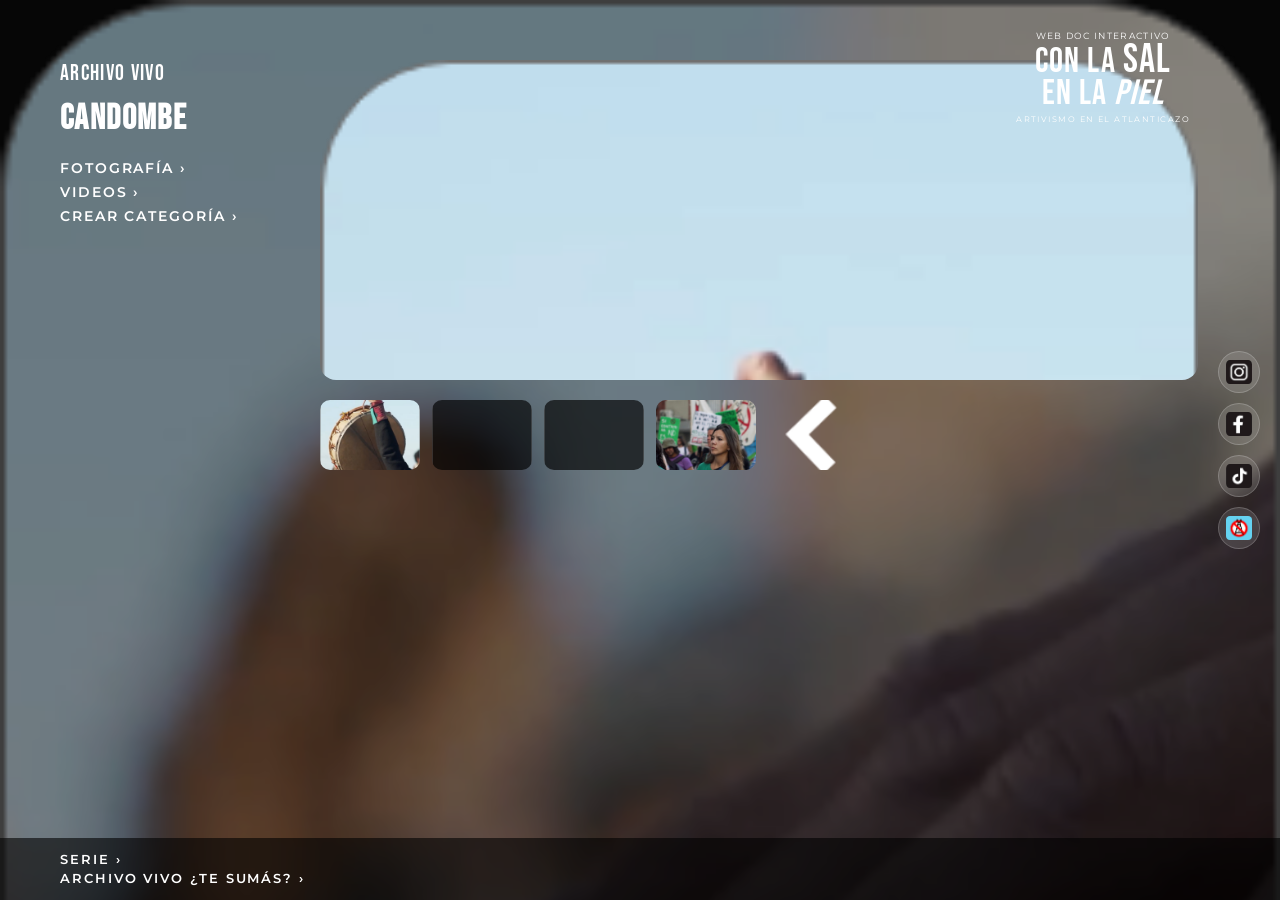
==== archivo-vivo-candombe.html @ 13e48aab "primera versión" ====
<!DOCTYPE html>
<html lang="es">
<head>
  <meta charset="UTF-8" />
  <meta name="viewport" content="width=device-width, initial-scale=1.0" />
  <title>Archivo Vivo — Candombe — Con la Sal en la Piel</title>
  <link rel="stylesheet" href="css/style.css" />
</head>
<body class="has-bottom-nav">

  <main class="screen">

    <!-- Fondo fotográfico -->
    <div
      class="screen__bg"
      style="background-image: url('IMAGENES/HOJA 4/Primer Asamblea.00_29_05_20.Imagen fija014.png'); background-position: center top;"
    ></div>

    <!-- Logo esquina superior derecha — clickeable al home -->
    <a href="index.html" class="logo-corner" aria-label="Volver al inicio">
      <p class="label">Web Doc Interactivo</p>
      <div class="title-stack">
        <span class="line1">CON LA <span style="font-size:1.15em;">SAL</span></span><br>
        <span class="line2">EN LA <span class="italic">PIEL</span></span>
      </div>
      <p class="subtitle">Artivismo en el Atlanticazo</p>
    </a>

    <!-- Contenido principal -->
    <div class="screen__content">
      <div class="archive-detail__inner">

        <!-- Columna izquierda: navegación de categoría -->
        <div class="archive-detail__left">
          <span class="archive-detail__section">Archivo Vivo</span>
          <h2 class="archive-detail__cat">Candombe</h2>
          <nav class="archive-detail__nav">
            <a href="#fotografia" class="archive-detail__nav-link">
              Fotografía <span>›</span>
            </a>
            <a href="#videos" class="archive-detail__nav-link">
              Videos <span>›</span>
            </a>
            <a href="#crear" class="archive-detail__nav-link">
              Crear Categoría <span>›</span>
            </a>
          </nav>
        </div>

        <!-- Columna derecha: galería -->
        <div class="archive-detail__right">

          <!-- Imagen destacada -->
          <div class="archive-detail__featured" id="fotografia">
            <img
              src="IMAGENES/HOJA 4/Primer Asamblea.00_17_57_18.Imagen fija006.png"
              alt="Candombe — Archivo Vivo"
              id="featured-img"
            />
          </div>

          <!-- Tira de thumbnails -->
          <div class="archive-detail__thumbs" id="videos">
            <div class="archive-detail__thumb" onclick="setFeatured('IMAGENES/HOJA 4/Primer Asamblea.-1.png')">
              <img src="IMAGENES/HOJA 4/Primer Asamblea.-1.png" alt="Registro 1" />
            </div>
            <div class="archive-detail__thumb" onclick="setFeatured('IMAGENES/HOJA 4/Primer Asamblea.-2.png')">
              <img src="IMAGENES/HOJA 4/Primer Asamblea.-2.png" alt="Registro 2" />
            </div>
            <div class="archive-detail__thumb" onclick="setFeatured('IMAGENES/HOJA 4/Primer Asamblea.-3.png')">
              <img src="IMAGENES/HOJA 4/Primer Asamblea.-3.png" alt="Registro 3" />
            </div>
            <div class="archive-detail__thumb" onclick="setFeatured('IMAGENES/HOJA 4/Con la Sal en la Piel - Piloto V1 - Con color PRO.00_05_06_14.Imagen fija014.png')">
              <img src="IMAGENES/HOJA 4/Con la Sal en la Piel - Piloto V1 - Con color PRO.00_05_06_14.Imagen fija014.png" alt="Registro 4" />
            </div>
            <div class="archive-detail__thumb" onclick="setFeatured('IMAGENES/HOJA 4/PNG CARRUSEL.png')">
              <img src="IMAGENES/HOJA 4/PNG CARRUSEL.png" alt="Registro 5" />
            </div>
          </div>

        </div>

      </div>
    </div>

    <!-- Barra de navegación inferior -->
    <nav class="bottom-nav">
      <div class="bottom-nav__left">
        <a href="serie.html">Serie <span>›</span></a>
        <a href="archivo-vivo.html">Archivo Vivo ¿Te Sumás? <span>›</span></a>
      </div>
    </nav>

    <!-- Botones sociales flotantes -->
    <div class="social-floating">
      <a href="https://www.instagram.com/" target="_blank" rel="noopener" aria-label="Instagram">
        <img src="IMAGENES/HOJA 1/INSTA.png" alt="Instagram" />
      </a>
      <a href="https://www.facebook.com/" target="_blank" rel="noopener" aria-label="Facebook">
        <img src="IMAGENES/HOJA 1/Sin título-1.png" alt="Facebook" />
      </a>
      <a href="https://www.tiktok.com/" target="_blank" rel="noopener" aria-label="TikTok">
        <img src="IMAGENES/HOJA 1/TIK TOK.png" alt="TikTok" />
      </a>
      <a href="#" target="_blank" rel="noopener" aria-label="No al Extractivismo">
        <img src="IMAGENES/HOJA 1/images.png" alt="No al extractivismo" />
      </a>
    </div>

  </main>

  <script src="js/main.js"></script>
  <script>
    function setFeatured(src) {
      var img = document.getElementById('featured-img');
      img.style.opacity = '0';
      setTimeout(function() {
        img.src = src;
        img.style.transition = 'opacity 0.3s ease';
        img.style.opacity = '1';
      }, 200);
    }
  </script>
</body>
</html>
---- css/style.css ----
/* ============================================
   CON LA SAL EN LA PIEL — Estilos Globales
   ============================================ */

@import url('https://fonts.googleapis.com/css2?family=Bebas+Neue&family=Montserrat:ital,wght@0,400;0,500;0,600;0,700;1,700&display=swap');

/* Reset */
*, *::before, *::after {
  box-sizing: border-box;
  margin: 0;
  padding: 0;
}

:root {
  --font-title: 'Bebas Neue', sans-serif;
  --font-body: 'Montserrat', sans-serif;
  --color-bg: #0a0a0a;
  --color-white: #ffffff;
  --color-overlay: rgba(0, 0, 0, 0.45);
  --color-overlay-deep: rgba(0, 0, 0, 0.82);
  --transition: 0.25s ease;
}

html, body {
  height: 100%;
  font-family: var(--font-body);
  background: var(--color-bg);
  color: var(--color-white);
  overflow-x: hidden;
}

a {
  color: inherit;
  text-decoration: none;
}

img {
  display: block;
  max-width: 100%;
}

/* ============================================
   PANTALLA COMPLETA — base de cada página
   ============================================ */
.screen {
  position: relative;
  width: 100%;
  min-height: 100vh;
  display: flex;
  flex-direction: column;
  overflow: hidden;
}

.screen__bg {
  position: absolute;
  inset: 0;
  background-size: cover;
  background-position: center;
  background-repeat: no-repeat;
  z-index: 0;
}

.screen__bg::after {
  content: '';
  position: absolute;
  inset: 0;
  background: var(--color-overlay);
}

.screen__bg--dark::after {
  background: var(--color-overlay-deep);
}

/* Animación de entrada */
@keyframes fadeInUp {
  from {
    opacity: 0;
    transform: translateY(18px);
  }
  to {
    opacity: 1;
    transform: translateY(0);
  }
}

.screen__content {
  position: relative;
  z-index: 1;
  flex: 1;
  display: flex;
  flex-direction: column;
  /* padding-right: 82px deja espacio libre para los botones flotantes (right:20px + width:42px + 20px holgura) */
  padding: 40px 82px 100px 60px;
  animation: fadeInUp 0.5s ease both;
}

/* ============================================
   BOTONES SOCIALES FLOTANTES (lateral derecho)
   ============================================ */
.social-floating {
  position: fixed;
  right: 20px;
  top: 50%;
  transform: translateY(-50%);
  z-index: 100;
  display: flex;
  flex-direction: column;
  gap: 10px;
}

.social-floating a {
  display: flex;
  align-items: center;
  justify-content: center;
  width: 42px;
  height: 42px;
  border-radius: 50%;
  overflow: hidden;
  background: rgba(255, 255, 255, 0.12);
  backdrop-filter: blur(10px);
  -webkit-backdrop-filter: blur(10px);
  border: 1px solid rgba(255, 255, 255, 0.2);
  transition: background var(--transition), transform var(--transition), border-color var(--transition);
}

.social-floating a:hover {
  background: rgba(255, 255, 255, 0.28);
  border-color: rgba(255, 255, 255, 0.5);
  transform: scale(1.12);
}

.social-floating a img {
  width: 26px;
  height: 26px;
  object-fit: contain;
}

/* ============================================
   LOGO (esquina superior derecha en páginas interiores)
   ============================================ */
.logo-corner {
  position: absolute;
  top: 30px;
  right: 90px; /* desplazado para no solapar los botones flotantes */
  z-index: 10;
  text-align: center;
  text-decoration: none;
  color: var(--color-white);
  transition: opacity var(--transition);
}

.logo-corner:hover {
  opacity: 0.8;
}

.logo-corner .label {
  font-family: var(--font-body);
  font-size: 0.55rem;
  letter-spacing: 0.15em;
  text-transform: uppercase;
  color: var(--color-white);
  margin-bottom: 2px;
}

.logo-corner .title-stack {
  font-family: var(--font-title);
  line-height: 0.88;
}

.logo-corner .title-stack .line1 {
  font-size: 2.2rem;
  letter-spacing: 0.03em;
}

.logo-corner .title-stack .line2 {
  font-size: 2.2rem;
  letter-spacing: 0.03em;
}

.logo-corner .title-stack .italic {
  font-style: italic;
}

.logo-corner .subtitle {
  font-family: var(--font-body);
  font-size: 0.5rem;
  letter-spacing: 0.18em;
  text-transform: uppercase;
  margin-top: 4px;
}

/* ============================================
   PÁGINA 1 — HOME / HERO
   ============================================ */
.home__inner {
  flex: 1;
  display: grid;
  grid-template-columns: auto auto 1fr;
  align-items: center;
  gap: 40px;
}

.home__left {
  display: flex;
  flex-direction: column;
  justify-content: center;
}

.home__center {
  display: flex;
  flex-direction: column;
  justify-content: center;
  align-items: flex-start;
}

.home__label {
  font-family: var(--font-body);
  font-size: 0.8rem;
  font-weight: 600;
  letter-spacing: 0.2em;
  text-transform: uppercase;
  margin-bottom: 12px;
}

.home__title {
  font-family: var(--font-title);
  line-height: 0.88;
  margin-bottom: 20px;
}

.home__title .line-big {
  font-size: clamp(4rem, 8vw, 8rem);
  display: block;
}

.home__title .line-italic {
  font-size: clamp(4rem, 8vw, 8rem);
  font-style: italic;
  display: block;
}

.home__subtitle {
  font-family: var(--font-body);
  font-size: clamp(0.7rem, 1.2vw, 1rem);
  font-weight: 500;
  letter-spacing: 0.25em;
  text-transform: uppercase;
}

.home__right {
  display: flex;
  flex-direction: column;
  align-items: flex-start;
  gap: 30px;
}

.home__nav {
  display: flex;
  flex-direction: column;
  gap: 16px;
}

.home__nav-link {
  font-family: var(--font-body);
  font-size: clamp(1rem, 2vw, 1.5rem);
  font-weight: 700;
  letter-spacing: 0.12em;
  text-transform: uppercase;
  display: flex;
  align-items: center;
  gap: 10px;
  transition: opacity var(--transition);
}

.home__nav-link:hover {
  opacity: 0.75;
}

.home__nav-link .arrow {
  font-size: 1.2em;
  font-weight: 400;
}

.home__video-card {
  width: 100%;
  max-width: 100%;
  border-radius: 14px;
  overflow: hidden;
  position: relative;
  aspect-ratio: 16/9;
  cursor: pointer;
}

.home__video-card img {
  width: 100%;
  height: 100%;
  object-fit: cover;
}

.home__video-card .play-btn {
  position: absolute;
  inset: 0;
  display: flex;
  align-items: center;
  justify-content: center;
  background: rgba(0,0,0,0.25);
  transition: background var(--transition);
}

.home__video-card .play-btn:hover {
  background: rgba(0,0,0,0.4);
}

.home__video-card .play-btn svg {
  width: 64px;
  height: 64px;
  fill: rgba(255,255,255,0.9);
}

/* ============================================
   PÁGINA 2 — SOBRE EL PROYECTO
   ============================================ */
.about__inner {
  flex: 1;
  display: flex;
  flex-direction: column;
}

.about__top {
  display: flex;
  justify-content: flex-end;
  margin-bottom: 20px;
}

.about__location {
  font-family: var(--font-title);
  font-size: clamp(1.5rem, 3vw, 2.5rem);
  letter-spacing: 0.08em;
}

.about__nav {
  display: flex;
  flex-direction: column;
  gap: 12px;
  margin-top: auto;
  padding-top: 40px;
}

.about__nav-link {
  font-family: var(--font-body);
  font-size: clamp(0.9rem, 1.8vw, 1.3rem);
  font-weight: 700;
  letter-spacing: 0.15em;
  text-transform: uppercase;
  display: flex;
  align-items: center;
  gap: 8px;
  transition: opacity var(--transition);
}

.about__nav-link:hover {
  opacity: 0.75;
}

.about__bottom {
  display: grid;
  grid-template-columns: 1fr 1fr;
  gap: 40px;
  margin-top: 30px;
  align-items: flex-end;
}

.about__description {
  font-family: var(--font-body);
  font-size: clamp(0.7rem, 1.1vw, 0.9rem);
  line-height: 1.65;
  font-weight: 400;
}

.about__logo {
  text-align: right;
}

/* ============================================
   PÁGINAS 3 & 6 — SERIE / ARCHIVO VIVO (index)
   Layout: columna única, carrusel al centro
   ============================================ */
.section-index__inner {
  flex: 1;
  display: flex;
  flex-direction: column;
  gap: 0;
}

/* Header de sección: título + link secundario, arriba-izquierda */
.section-index__header {
  display: flex;
  align-items: baseline;
  gap: 24px;
  margin-bottom: 20px;
  flex-shrink: 0;
}

.section-index__label {
  font-family: var(--font-title);
  font-size: clamp(2.5rem, 5vw, 5rem);
  line-height: 1;
}

.section-index__sub-link {
  font-family: var(--font-body);
  font-size: clamp(0.75rem, 1.2vw, 0.95rem);
  font-weight: 600;
  letter-spacing: 0.12em;
  text-transform: uppercase;
  display: flex;
  align-items: center;
  gap: 5px;
  transition: opacity var(--transition);
  opacity: 0.75;
}

.section-index__sub-link:hover { opacity: 1; }

/* Área del carrusel: crece para ocupar todo el espacio disponible */
.section-index__carousel-area {
  flex: 1;
  display: flex;
  flex-direction: column;
  justify-content: center;
  min-height: 0;
}

/* ============================================
   CARRUSEL — scroll nativo, siempre centrado
   ============================================ */
.carousel-wrapper {
  position: relative;
  width: 100%;
  overflow: hidden;
  padding: 0 52px;
}

.carousel-track {
  display: flex;
  gap: clamp(10px, 1.5vw, 18px);
  transition: transform 0.4s cubic-bezier(0.25, 0.46, 0.45, 0.94);
}

/* Card: tamaño responsivo con clamp */
.carousel-card {
  flex: 0 0 clamp(140px, 18vw, 220px);
  height: clamp(200px, 38vh, 380px);
  border-radius: 16px;
  overflow: hidden;
  position: relative;
  cursor: pointer;
  transition: transform var(--transition), opacity var(--transition), box-shadow var(--transition);
  text-decoration: none;
  color: var(--color-white);
}

.carousel-card:hover {
  transform: scale(1.05);
  box-shadow: 0 8px 32px rgba(0,0,0,0.5);
}

.carousel-card img {
  width: 100%;
  height: 100%;
  object-fit: cover;
}

.carousel-card .card-label {
  position: absolute;
  bottom: 0;
  left: 0;
  right: 0;
  padding: 14px 12px 10px;
  background: linear-gradient(transparent, rgba(0,0,0,0.85));
  font-family: var(--font-title);
  font-size: clamp(0.9rem, 1.4vw, 1.2rem);
  letter-spacing: 0.06em;
  text-align: center;
}

.carousel-card .card-sublabel {
  font-family: var(--font-body);
  font-size: 0.55rem;
  letter-spacing: 0.1em;
  text-transform: uppercase;
  text-align: center;
  display: block;
  opacity: 0.8;
}

/* Card deshabilitada — episodios no disponibles */
.carousel-card--disabled {
  opacity: 0.42;
  cursor: not-allowed;
  pointer-events: none;
}

.carousel-card--disabled .card-badge {
  position: absolute;
  top: 10px;
  right: 10px;
  background: rgba(0, 0, 0, 0.65);
  border: 1px solid rgba(255,255,255,0.3);
  border-radius: 6px;
  padding: 2px 8px;
  font-family: var(--font-title);
  font-size: 0.7rem;
  letter-spacing: 0.1em;
  color: rgba(255,255,255,0.7);
}

/* Flechas del carrusel — absolutas, laterales */
.carousel-btn {
  position: absolute;
  top: 50%;
  transform: translateY(-50%);
  z-index: 5;
  background: rgba(255, 255, 255, 0.12);
  backdrop-filter: blur(8px);
  -webkit-backdrop-filter: blur(8px);
  border: 1px solid rgba(255, 255, 255, 0.25);
  border-radius: 50%;
  width: 42px;
  height: 42px;
  color: white;
  font-size: 1.4rem;
  line-height: 1;
  cursor: pointer;
  display: flex;
  align-items: center;
  justify-content: center;
  transition: background var(--transition), transform var(--transition), border-color var(--transition);
  padding: 0;
  flex-shrink: 0;
}

.carousel-btn:hover {
  background: rgba(255, 255, 255, 0.28);
  border-color: rgba(255, 255, 255, 0.5);
  transform: translateY(-50%) scale(1.1);
}

.carousel-btn[data-dir="-1"] { left: 0; }
.carousel-btn[data-dir="1"]  { right: 0; }

/* Dots de posición */
.carousel-dots {
  display: flex;
  justify-content: center;
  gap: 7px;
  margin-top: 14px;
  flex-shrink: 0;
}

.carousel-dot {
  width: 6px;
  height: 6px;
  border-radius: 50%;
  background: rgba(255, 255, 255, 0.35);
  border: none;
  padding: 0;
  cursor: pointer;
  transition: background var(--transition), transform var(--transition);
}

.carousel-dot.is-active {
  background: rgba(255, 255, 255, 0.9);
  transform: scale(1.35);
}

/* Descripción debajo del carrusel, centrada */
.section-description {
  margin-top: 18px;
  font-family: var(--font-body);
  font-size: clamp(0.65rem, 1vw, 0.82rem);
  line-height: 1.7;
  text-align: center;
  max-width: 680px;
  margin-left: auto;
  margin-right: auto;
  flex-shrink: 0;
}

/* ============================================
   PÁGINAS 4 & 5 — EPISODIO
   ============================================ */
.episode__inner {
  flex: 1;
  display: grid;
  grid-template-columns: 1fr 2fr;
  gap: 40px;
  align-items: center;
}

.episode__meta {
  display: flex;
  flex-direction: column;
}

.episode__category {
  font-family: var(--font-title);
  font-size: clamp(1.5rem, 3vw, 2.8rem);
  letter-spacing: 0.05em;
  line-height: 1;
}

.episode__number {
  font-family: var(--font-body);
  font-size: 0.75rem;
  letter-spacing: 0.2em;
  text-transform: uppercase;
  margin-bottom: 24px;
}

.episode__description {
  font-family: var(--font-body);
  font-size: clamp(0.65rem, 1vw, 0.8rem);
  line-height: 1.7;
}

.episode__player {
  border-radius: 16px;
  overflow: hidden;
  aspect-ratio: 16/9;
  background: #111;
  position: relative;
}

.episode__player iframe {
  width: 100%;
  height: 100%;
  border: none;
}

/* Próximamente overlay */
.coming-soon-overlay {
  position: absolute;
  inset: 0;
  display: flex;
  align-items: center;
  justify-content: center;
  background: rgba(0,0,0,0.5);
}

.coming-soon-overlay span {
  font-family: var(--font-title);
  font-size: clamp(2rem, 4vw, 3.5rem);
  letter-spacing: 0.08em;
}

/* Thumbnail clickable en lugar de iframe */
.episode__thumb {
  width: 100%;
  height: 100%;
  object-fit: cover;
  cursor: pointer;
}

.episode__play-overlay {
  position: absolute;
  inset: 0;
  display: flex;
  align-items: center;
  justify-content: center;
  background: rgba(0,0,0,0.2);
  cursor: pointer;
  transition: background var(--transition);
}

.episode__play-overlay:hover {
  background: rgba(0,0,0,0.35);
}

.episode__play-overlay svg {
  width: 72px;
  height: 72px;
  fill: rgba(255,255,255,0.92);
}

/* ============================================
   PÁGINA 7 — ARCHIVO VIVO DETALLE
   ============================================ */
.archive-detail__inner {
  flex: 1;
  display: grid;
  grid-template-columns: 220px 1fr;
  gap: 40px;
  align-items: start;
  padding-top: 20px;
}

.archive-detail__left {
  display: flex;
  flex-direction: column;
  gap: 14px;
}

.archive-detail__section {
  font-family: var(--font-title);
  font-size: 1.4rem;
  letter-spacing: 0.06em;
}

.archive-detail__cat {
  font-family: var(--font-title);
  font-size: 2.2rem;
  letter-spacing: 0.04em;
  line-height: 1;
  margin-bottom: 10px;
}

.archive-detail__nav {
  display: flex;
  flex-direction: column;
  gap: 8px;
}

.archive-detail__nav-link {
  font-family: var(--font-body);
  font-size: 0.85rem;
  font-weight: 600;
  letter-spacing: 0.14em;
  text-transform: uppercase;
  display: flex;
  align-items: center;
  gap: 6px;
  transition: opacity var(--transition);
}

.archive-detail__nav-link:hover { opacity: 0.72; }

.archive-detail__right {
  display: flex;
  flex-direction: column;
  gap: 20px;
}

.archive-detail__featured {
  border-radius: 16px;
  overflow: hidden;
  max-height: 320px;
}

.archive-detail__featured img {
  width: 100%;
  height: 100%;
  object-fit: cover;
}

.archive-detail__thumbs {
  display: flex;
  gap: 12px;
  overflow-x: auto;
  padding-bottom: 6px;
}

.archive-detail__thumbs::-webkit-scrollbar { height: 4px; }
.archive-detail__thumbs::-webkit-scrollbar-thumb { background: rgba(255,255,255,0.3); border-radius: 2px; }

.archive-detail__thumb {
  flex: 0 0 100px;
  height: 70px;
  border-radius: 10px;
  overflow: hidden;
  cursor: pointer;
  transition: opacity var(--transition);
}

.archive-detail__thumb:hover { opacity: 0.8; }

.archive-detail__thumb img {
  width: 100%;
  height: 100%;
  object-fit: cover;
}

/* ============================================
   BARRA DE NAVEGACIÓN INFERIOR (episodios)
   ============================================ */
.bottom-nav {
  position: absolute;
  bottom: 0;
  right: 0;
  left: 0;
  z-index: 10;
  display: flex;
  justify-content: flex-end;
  align-items: center;
  gap: 40px;
  padding: 14px 60px;
  background: rgba(0,0,0,0.6);
}

.bottom-nav__left {
  margin-right: auto;
  display: flex;
  flex-direction: column;
  gap: 4px;
}

.bottom-nav a {
  font-family: var(--font-body);
  font-size: 0.8rem;
  font-weight: 600;
  letter-spacing: 0.15em;
  text-transform: uppercase;
  display: flex;
  align-items: center;
  gap: 6px;
  transition: opacity var(--transition);
}

.bottom-nav a:hover { opacity: 0.7; }

.bottom-nav .next-ep {
  font-size: 0.9rem;
  font-weight: 700;
}

/* ============================================
   UTILIDADES
   ============================================ */
.sr-only {
  position: absolute;
  width: 1px;
  height: 1px;
  overflow: hidden;
  clip: rect(0,0,0,0);
}

/* ============================================
   RESPONSIVE
   ============================================ */
@media (max-width: 900px) {
  .screen__content {
    /* en tablet los botones flotantes son más pequeños, 66px alcanza */
    padding: 30px 66px 90px 28px;
  }


  .home__inner {
    grid-template-columns: 1fr;
    gap: 24px;
  }

  .home__center {
    align-items: center;
  }

  .home__right {
    align-items: center;
  }

  .about__bottom {
    grid-template-columns: 1fr;
    gap: 20px;
  }

  .episode__inner {
    grid-template-columns: 1fr;
  }

  .archive-detail__inner {
    grid-template-columns: 1fr;
  }

  .logo-corner {
    top: 16px;
    right: 70px;
  }

  .logo-corner .title-stack .line1,
  .logo-corner .title-stack .line2 {
    font-size: 1.4rem;
  }

  .bottom-nav {
    flex-wrap: wrap;
    gap: 10px;
    padding: 10px 20px;
  }

  .section-index__header {
    flex-wrap: wrap;
    gap: 10px;
  }

  .carousel-wrapper {
    padding: 0 44px;
  }
}

@media (max-width: 600px) {
  .screen__content {
    /* en mobile los botones flotantes se ocultan (.has-bottom-nav) o son pequeños */
    padding: 20px 56px 80px 16px;
  }


  .home__title .line-big,
  .home__title .line-italic {
    font-size: clamp(3rem, 13vw, 5rem);
  }

  /* En mobile con bottom-nav, ocultar los flotantes sociales para evitar conflictos */
  .has-bottom-nav .social-floating {
    display: none;
  }

  .social-floating {
    right: 10px;
    gap: 8px;
  }

  .social-floating a {
    width: 36px;
    height: 36px;
  }

  .social-floating a img {
    width: 22px;
    height: 22px;
  }

  .carousel-wrapper {
    padding: 0 40px;
  }
}
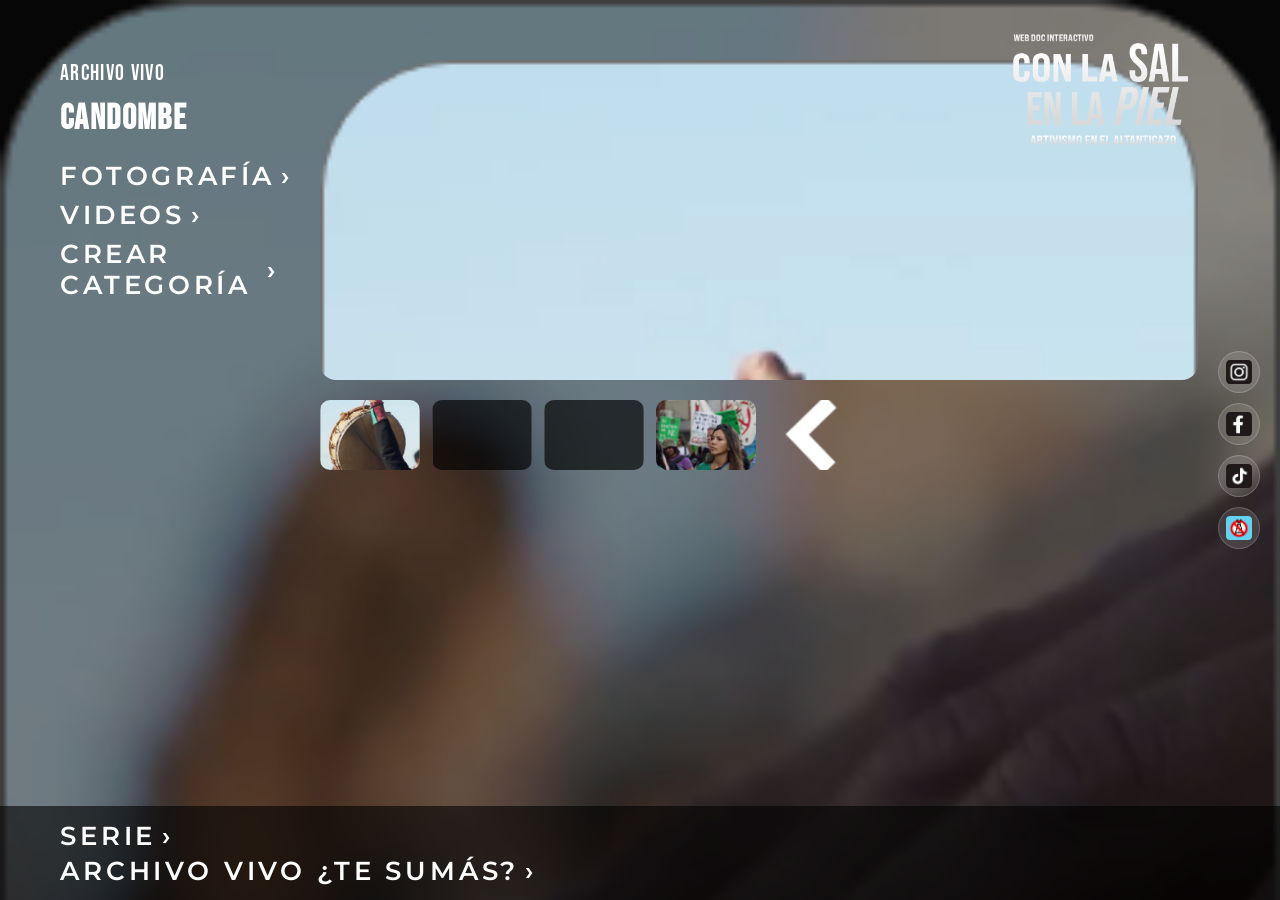
==== commit a83d57d7: "Reorganizar assets, logo en PNG, carrusel infinito y mejoras de layout responsive     - Reorganizar " ====
--- a/archivo-vivo-candombe.html
+++ b/archivo-vivo-candombe.html
@@ -13,17 +13,15 @@
     <!-- Fondo fotográfico -->
     <div
       class="screen__bg"
-      style="background-image: url('IMAGENES/HOJA 4/Primer Asamblea.00_29_05_20.Imagen fija014.png'); background-position: center top;"
+      style="background-image: url('assets/backgrounds/archivo-candombe.png'); background-position: center top;"
     ></div>
 
     <!-- Logo esquina superior derecha — clickeable al home -->
     <a href="index.html" class="logo-corner" aria-label="Volver al inicio">
-      <p class="label">Web Doc Interactivo</p>
-      <div class="title-stack">
-        <span class="line1">CON LA <span style="font-size:1.15em;">SAL</span></span><br>
-        <span class="line2">EN LA <span class="italic">PIEL</span></span>
-      </div>
-      <p class="subtitle">Artivismo en el Atlanticazo</p>
+      <img
+        src="assets/branding/con-la-sal-en-la-piel-logo.png"
+        alt="Con la Sal en la Piel — Web Doc Interactivo — Artivismo en el Atlanticazo"
+      />
     </a>
 
     <!-- Contenido principal -->
@@ -53,7 +51,7 @@
           <!-- Imagen destacada -->
           <div class="archive-detail__featured" id="fotografia">
             <img
-              src="IMAGENES/HOJA 4/Primer Asamblea.00_17_57_18.Imagen fija006.png"
+              src="assets/archivo-vivo/copleras.png"
               alt="Candombe — Archivo Vivo"
               id="featured-img"
             />
@@ -61,20 +59,20 @@
 
           <!-- Tira de thumbnails -->
           <div class="archive-detail__thumbs" id="videos">
-            <div class="archive-detail__thumb" onclick="setFeatured('IMAGENES/HOJA 4/Primer Asamblea.-1.png')">
-              <img src="IMAGENES/HOJA 4/Primer Asamblea.-1.png" alt="Registro 1" />
+            <div class="archive-detail__thumb" onclick="setFeatured('assets/archivo-vivo-candombe/thumb-1.png')">
+              <img src="assets/archivo-vivo-candombe/thumb-1.png" alt="Registro 1" />
             </div>
-            <div class="archive-detail__thumb" onclick="setFeatured('IMAGENES/HOJA 4/Primer Asamblea.-2.png')">
-              <img src="IMAGENES/HOJA 4/Primer Asamblea.-2.png" alt="Registro 2" />
+            <div class="archive-detail__thumb" onclick="setFeatured('assets/archivo-vivo-candombe/thumb-2.png')">
+              <img src="assets/archivo-vivo-candombe/thumb-2.png" alt="Registro 2" />
             </div>
-            <div class="archive-detail__thumb" onclick="setFeatured('IMAGENES/HOJA 4/Primer Asamblea.-3.png')">
-              <img src="IMAGENES/HOJA 4/Primer Asamblea.-3.png" alt="Registro 3" />
+            <div class="archive-detail__thumb" onclick="setFeatured('assets/archivo-vivo-candombe/thumb-3.png')">
+              <img src="assets/archivo-vivo-candombe/thumb-3.png" alt="Registro 3" />
             </div>
-            <div class="archive-detail__thumb" onclick="setFeatured('IMAGENES/HOJA 4/Con la Sal en la Piel - Piloto V1 - Con color PRO.00_05_06_14.Imagen fija014.png')">
-              <img src="IMAGENES/HOJA 4/Con la Sal en la Piel - Piloto V1 - Con color PRO.00_05_06_14.Imagen fija014.png" alt="Registro 4" />
+            <div class="archive-detail__thumb" onclick="setFeatured('assets/archivo-vivo-candombe/thumb-4.png')">
+              <img src="assets/archivo-vivo-candombe/thumb-4.png" alt="Registro 4" />
             </div>
-            <div class="archive-detail__thumb" onclick="setFeatured('IMAGENES/HOJA 4/PNG CARRUSEL.png')">
-              <img src="IMAGENES/HOJA 4/PNG CARRUSEL.png" alt="Registro 5" />
+            <div class="archive-detail__thumb" onclick="setFeatured('assets/archivo-vivo-candombe/thumb-5.png')">
+              <img src="assets/archivo-vivo-candombe/thumb-5.png" alt="Registro 5" />
             </div>
           </div>
 
@@ -94,16 +92,16 @@
     <!-- Botones sociales flotantes -->
     <div class="social-floating">
       <a href="https://www.instagram.com/" target="_blank" rel="noopener" aria-label="Instagram">
-        <img src="IMAGENES/HOJA 1/INSTA.png" alt="Instagram" />
+        <img src="assets/social/instagram.png" alt="Instagram" />
       </a>
       <a href="https://www.facebook.com/" target="_blank" rel="noopener" aria-label="Facebook">
-        <img src="IMAGENES/HOJA 1/Sin título-1.png" alt="Facebook" />
+        <img src="assets/social/facebook.png" alt="Facebook" />
       </a>
       <a href="https://www.tiktok.com/" target="_blank" rel="noopener" aria-label="TikTok">
-        <img src="IMAGENES/HOJA 1/TIK TOK.png" alt="TikTok" />
+        <img src="assets/social/tiktok.png" alt="TikTok" />
       </a>
       <a href="#" target="_blank" rel="noopener" aria-label="No al Extractivismo">
-        <img src="IMAGENES/HOJA 1/images.png" alt="No al extractivismo" />
+        <img src="assets/social/no-extractivismo.png" alt="No al extractivismo" />
       </a>
     </div>
 
--- a/css/style.css
+++ b/css/style.css
@@ -143,9 +143,8 @@
   top: 30px;
   right: 90px; /* desplazado para no solapar los botones flotantes */
   z-index: 10;
-  text-align: center;
+  display: block;
   text-decoration: none;
-  color: var(--color-white);
   transition: opacity var(--transition);
 }
 
@@ -153,40 +152,10 @@
   opacity: 0.8;
 }
 
-.logo-corner .label {
-  font-family: var(--font-body);
-  font-size: 0.55rem;
-  letter-spacing: 0.15em;
-  text-transform: uppercase;
-  color: var(--color-white);
-  margin-bottom: 2px;
-}
-
-.logo-corner .title-stack {
-  font-family: var(--font-title);
-  line-height: 0.88;
-}
-
-.logo-corner .title-stack .line1 {
-  font-size: 2.2rem;
-  letter-spacing: 0.03em;
-}
-
-.logo-corner .title-stack .line2 {
-  font-size: 2.2rem;
-  letter-spacing: 0.03em;
-}
-
-.logo-corner .title-stack .italic {
-  font-style: italic;
-}
-
-.logo-corner .subtitle {
-  font-family: var(--font-body);
-  font-size: 0.5rem;
-  letter-spacing: 0.18em;
-  text-transform: uppercase;
-  margin-top: 4px;
+.logo-corner img {
+  width: clamp(140px, 14vw, 200px);
+  height: auto;
+  display: block;
 }
 
 /* ============================================
@@ -213,38 +182,10 @@
   align-items: flex-start;
 }
 
-.home__label {
-  font-family: var(--font-body);
-  font-size: 0.8rem;
-  font-weight: 600;
-  letter-spacing: 0.2em;
-  text-transform: uppercase;
-  margin-bottom: 12px;
-}
-
-.home__title {
-  font-family: var(--font-title);
-  line-height: 0.88;
-  margin-bottom: 20px;
-}
-
-.home__title .line-big {
-  font-size: clamp(4rem, 8vw, 8rem);
+.home__logo {
+  width: clamp(280px, 38vw, 560px);
+  height: auto;
   display: block;
-}
-
-.home__title .line-italic {
-  font-size: clamp(4rem, 8vw, 8rem);
-  font-style: italic;
-  display: block;
-}
-
-.home__subtitle {
-  font-family: var(--font-body);
-  font-size: clamp(0.7rem, 1.2vw, 1rem);
-  font-weight: 500;
-  letter-spacing: 0.25em;
-  text-transform: uppercase;
 }
 
 .home__right {
@@ -324,6 +265,8 @@
   flex: 1;
   display: flex;
   flex-direction: column;
+  /* breathing room horizontal contra los bordes del viewport */
+  padding: 0 clamp(12px, 3vw, 48px);
 }
 
 .about__top {
@@ -334,27 +277,36 @@
 
 .about__location {
   font-family: var(--font-title);
-  font-size: clamp(1.5rem, 3vw, 2.5rem);
+  font-size: clamp(1.6rem, 3.2vw, 2.8rem);
   letter-spacing: 0.08em;
 }
 
+/* Wrapper del bloque inferior: ocupa el tercio inferior de la pantalla */
+.about__lower {
+  margin-top: auto;
+  display: flex;
+  flex-direction: column;
+  justify-content: flex-end;
+  min-height: 33vh;
+  padding: 4vh 0 3vh 0;
+  gap: 28px;
+}
+
 .about__nav {
   display: flex;
   flex-direction: column;
-  gap: 12px;
-  margin-top: auto;
-  padding-top: 40px;
+  gap: 16px;
 }
 
 .about__nav-link {
   font-family: var(--font-body);
-  font-size: clamp(0.9rem, 1.8vw, 1.3rem);
+  font-size: clamp(1.1rem, 2.2vw, 1.6rem);
   font-weight: 700;
   letter-spacing: 0.15em;
   text-transform: uppercase;
   display: flex;
   align-items: center;
-  gap: 8px;
+  gap: 10px;
   transition: opacity var(--transition);
 }
 
@@ -364,21 +316,34 @@
 
 .about__bottom {
   display: grid;
-  grid-template-columns: 1fr 1fr;
-  gap: 40px;
-  margin-top: 30px;
+  grid-template-columns: 1.4fr 1fr;
+  gap: 48px;
   align-items: flex-end;
 }
 
 .about__description {
   font-family: var(--font-body);
-  font-size: clamp(0.7rem, 1.1vw, 0.9rem);
-  line-height: 1.65;
+  font-size: clamp(1rem, 1.5vw, 1.35rem);
+  line-height: 1.6;
   font-weight: 400;
+  max-width: 60ch;
 }
 
 .about__logo {
-  text-align: right;
+  display: flex;
+  justify-content: flex-end;
+  text-decoration: none;
+  transition: opacity var(--transition);
+}
+
+.about__logo:hover {
+  opacity: 0.8;
+}
+
+.about__logo img {
+  width: clamp(220px, 30vw, 360px);
+  height: auto;
+  display: block;
 }
 
 /* ============================================
@@ -409,7 +374,7 @@
 
 .section-index__sub-link {
   font-family: var(--font-body);
-  font-size: clamp(0.75rem, 1.2vw, 0.95rem);
+  font-size: clamp(1.1rem, 2.2vw, 1.6rem);
   font-weight: 600;
   letter-spacing: 0.12em;
   text-transform: uppercase;
@@ -447,9 +412,10 @@
   transition: transform 0.4s cubic-bezier(0.25, 0.46, 0.45, 0.94);
 }
 
-/* Card: tamaño responsivo con clamp */
+/* Card — mobile-first: ancho clampeado, varias cards visibles
+   En tablet+ se sobreescribe para que entren exactamente 6 (ver min-width:600px) */
 .carousel-card {
-  flex: 0 0 clamp(140px, 18vw, 220px);
+  flex: 0 0 clamp(140px, 28vw, 200px);
   height: clamp(200px, 38vh, 380px);
   border-radius: 16px;
   overflow: hidden;
@@ -458,6 +424,23 @@
   transition: transform var(--transition), opacity var(--transition), box-shadow var(--transition);
   text-decoration: none;
   color: var(--color-white);
+}
+
+/* Tablet (600px – 1279px): entran exactamente 3 cards en el ancho visible.
+   En esos rangos 6 quedaban demasiado chicas. */
+@media (min-width: 600px) {
+  .carousel-card {
+    flex-basis: calc((100% - 2 * clamp(10px, 1.5vw, 18px)) / 3);
+  }
+}
+
+/* Desktop (≥1280px): la card sigue creciendo y entran exactamente 6.
+   100% es el ancho del .carousel-track (wrapper minus su padding lateral),
+   restamos los 5 gaps entre las 6 cards y dividimos. */
+@media (min-width: 1280px) {
+  .carousel-card {
+    flex-basis: calc((100% - 5 * clamp(10px, 1.5vw, 18px)) / 6);
+  }
 }
 
 .carousel-card:hover {
@@ -578,10 +561,10 @@
 .section-description {
   margin-top: 18px;
   font-family: var(--font-body);
-  font-size: clamp(0.65rem, 1vw, 0.82rem);
-  line-height: 1.7;
+  font-size: clamp(1rem, 1.5vw, 1.35rem);
+  line-height: 1.6;
   text-align: center;
-  max-width: 680px;
+  max-width: 760px;
   margin-left: auto;
   margin-right: auto;
   flex-shrink: 0;
@@ -723,7 +706,7 @@
 
 .archive-detail__nav-link {
   font-family: var(--font-body);
-  font-size: 0.85rem;
+  font-size: clamp(1.1rem, 2.2vw, 1.6rem);
   font-weight: 600;
   letter-spacing: 0.14em;
   text-transform: uppercase;
@@ -806,7 +789,7 @@
 
 .bottom-nav a {
   font-family: var(--font-body);
-  font-size: 0.8rem;
+  font-size: clamp(1.1rem, 2.2vw, 1.6rem);
   font-weight: 600;
   letter-spacing: 0.15em;
   text-transform: uppercase;
@@ -819,7 +802,6 @@
 .bottom-nav a:hover { opacity: 0.7; }
 
 .bottom-nav .next-ep {
-  font-size: 0.9rem;
   font-weight: 700;
 }
 
@@ -857,11 +839,21 @@
     align-items: center;
   }
 
+  .about__lower {
+    min-height: 40vh;
+    padding: 3vh 0 2vh 0;
+    gap: 20px;
+  }
+
   .about__bottom {
     grid-template-columns: 1fr;
     gap: 20px;
   }
 
+  .about__description {
+    font-size: clamp(0.95rem, 4vw, 1.2rem);
+  }
+
   .episode__inner {
     grid-template-columns: 1fr;
   }
@@ -875,9 +867,8 @@
     right: 70px;
   }
 
-  .logo-corner .title-stack .line1,
-  .logo-corner .title-stack .line2 {
-    font-size: 1.4rem;
+  .logo-corner img {
+    width: clamp(110px, 22vw, 150px);
   }
 
   .bottom-nav {
@@ -903,9 +894,8 @@
   }
 
 
-  .home__title .line-big,
-  .home__title .line-italic {
-    font-size: clamp(3rem, 13vw, 5rem);
+  .home__logo {
+    width: clamp(220px, 70vw, 360px);
   }
 
   /* En mobile con bottom-nav, ocultar los flotantes sociales para evitar conflictos */
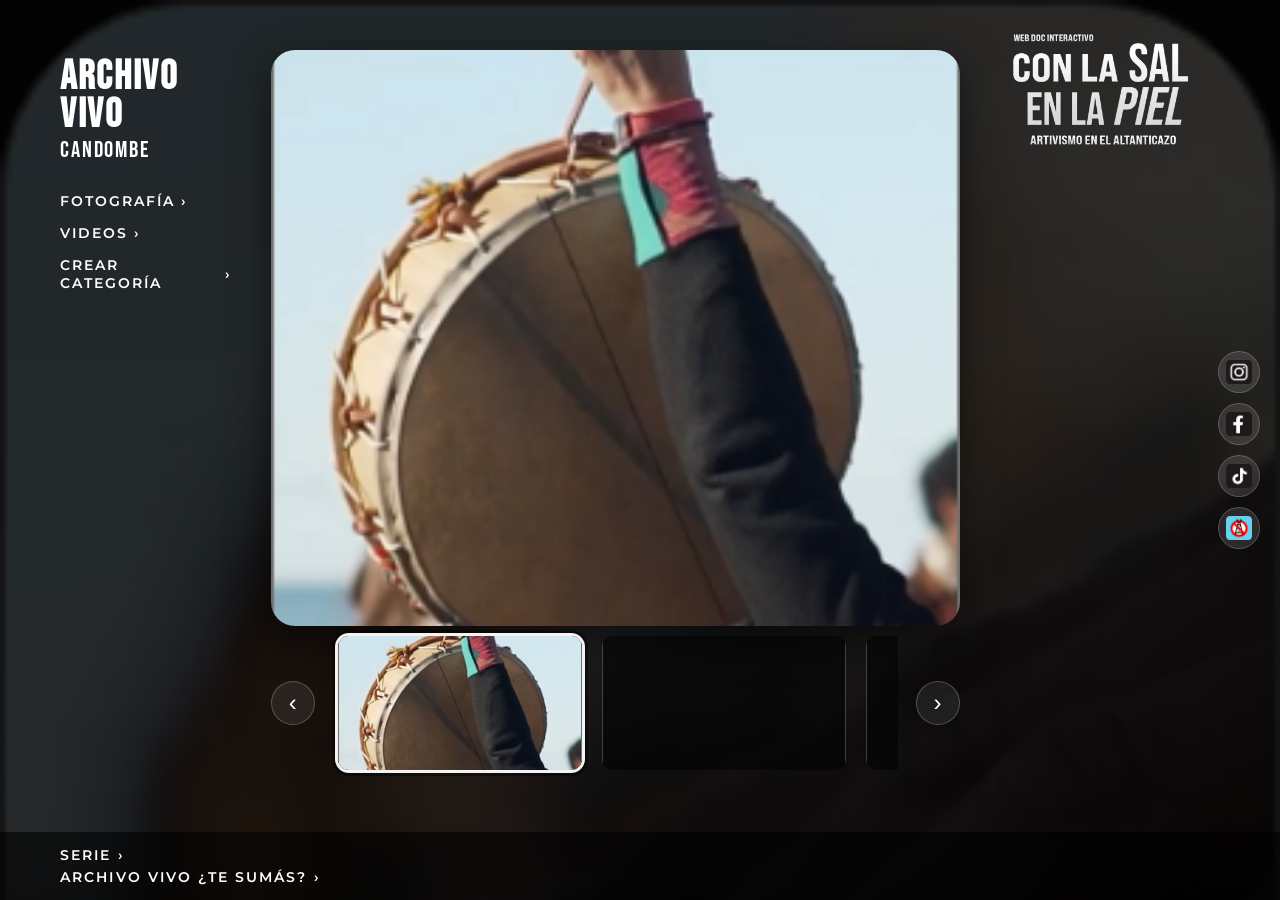
==== commit 11fbcef3: "pagina de detalle de archivo vivo con visualizador y carrusel añadida" ====
--- a/archivo-vivo-candombe.html
+++ b/archivo-vivo-candombe.html
@@ -12,11 +12,11 @@
 
     <!-- Fondo fotográfico -->
     <div
-      class="screen__bg"
+      class="screen__bg screen__bg--dark"
       style="background-image: url('assets/backgrounds/archivo-candombe.png'); background-position: center top;"
     ></div>
 
-    <!-- Logo esquina superior derecha — clickeable al home -->
+    <!-- Logo esquina superior derecha -->
     <a href="index.html" class="logo-corner" aria-label="Volver al inicio">
       <img
         src="assets/branding/con-la-sal-en-la-piel-logo.png"
@@ -28,10 +28,10 @@
     <div class="screen__content">
       <div class="archive-detail__inner">
 
-        <!-- Columna izquierda: navegación de categoría -->
-        <div class="archive-detail__left">
-          <span class="archive-detail__section">Archivo Vivo</span>
-          <h2 class="archive-detail__cat">Candombe</h2>
+        <!-- Sidebar izquierdo: título + nav de la categoría -->
+        <aside class="archive-detail__left">
+          <h2 class="archive-detail__section">Archivo Vivo</h2>
+          <p class="archive-detail__cat">Candombe</p>
           <nav class="archive-detail__nav">
             <a href="#fotografia" class="archive-detail__nav-link">
               Fotografía <span>›</span>
@@ -43,37 +43,38 @@
               Crear Categoría <span>›</span>
             </a>
           </nav>
-        </div>
+        </aside>
 
-        <!-- Columna derecha: galería -->
-        <div class="archive-detail__right">
+        <!-- Columna principal: visualizador grande arriba, carrusel debajo -->
+        <div class="archive-detail__main">
 
-          <!-- Imagen destacada -->
-          <div class="archive-detail__featured" id="fotografia">
+          <!-- Visualizador (imagen destacada grande) -->
+          <div class="archive-detail__featured">
             <img
-              src="assets/archivo-vivo/copleras.png"
+              id="featured-img"
+              src="assets/archivo-vivo-candombe/thumb-1.png"
               alt="Candombe — Archivo Vivo"
-              id="featured-img"
             />
           </div>
 
-          <!-- Tira de thumbnails -->
-          <div class="archive-detail__thumbs" id="videos">
-            <div class="archive-detail__thumb" onclick="setFeatured('assets/archivo-vivo-candombe/thumb-1.png')">
-              <img src="assets/archivo-vivo-candombe/thumb-1.png" alt="Registro 1" />
+          <!-- Carrusel inferior: thumbs navegables con flechas -->
+          <div class="archive-gallery" id="archivo-candombe-gallery">
+            <button class="archive-gallery__btn" data-dir="-1" aria-label="Anterior">‹</button>
+            <div class="archive-gallery__track">
+              <button type="button" class="archive-gallery__thumb is-active" aria-label="Registro 1">
+                <img src="assets/archivo-vivo-candombe/thumb-1.png" alt="" />
+              </button>
+              <button type="button" class="archive-gallery__thumb" aria-label="Registro 2">
+                <img src="assets/archivo-vivo-candombe/thumb-2.png" alt="" />
+              </button>
+              <button type="button" class="archive-gallery__thumb" aria-label="Registro 3">
+                <img src="assets/archivo-vivo-candombe/thumb-3.png" alt="" />
+              </button>
+              <button type="button" class="archive-gallery__thumb" aria-label="Registro 4">
+                <img src="assets/archivo-vivo-candombe/thumb-4.png" alt="" />
+              </button>
             </div>
-            <div class="archive-detail__thumb" onclick="setFeatured('assets/archivo-vivo-candombe/thumb-2.png')">
-              <img src="assets/archivo-vivo-candombe/thumb-2.png" alt="Registro 2" />
-            </div>
-            <div class="archive-detail__thumb" onclick="setFeatured('assets/archivo-vivo-candombe/thumb-3.png')">
-              <img src="assets/archivo-vivo-candombe/thumb-3.png" alt="Registro 3" />
-            </div>
-            <div class="archive-detail__thumb" onclick="setFeatured('assets/archivo-vivo-candombe/thumb-4.png')">
-              <img src="assets/archivo-vivo-candombe/thumb-4.png" alt="Registro 4" />
-            </div>
-            <div class="archive-detail__thumb" onclick="setFeatured('assets/archivo-vivo-candombe/thumb-5.png')">
-              <img src="assets/archivo-vivo-candombe/thumb-5.png" alt="Registro 5" />
-            </div>
+            <button class="archive-gallery__btn" data-dir="1" aria-label="Siguiente">›</button>
           </div>
 
         </div>
@@ -108,16 +109,5 @@
   </main>
 
   <script src="js/main.js"></script>
-  <script>
-    function setFeatured(src) {
-      var img = document.getElementById('featured-img');
-      img.style.opacity = '0';
-      setTimeout(function() {
-        img.src = src;
-        img.style.transition = 'opacity 0.3s ease';
-        img.style.opacity = '1';
-      }, 200);
-    }
-  </script>
 </body>
 </html>
--- a/css/style.css
+++ b/css/style.css
@@ -672,41 +672,58 @@
 .archive-detail__inner {
   flex: 1;
   display: grid;
-  grid-template-columns: 220px 1fr;
-  gap: 40px;
-  align-items: start;
-  padding-top: 20px;
+  /* Sidebar y reserva del logo angostas, columna central ancha
+     para que el visualizador y el carrusel respiren. */
+  grid-template-columns: minmax(150px, 1fr) 4fr minmax(200px, 1fr);
+  gap: clamp(20px, 3vw, 44px);
+  align-items: stretch;
+  min-height: 0;
+  padding: 10px 0 20px 0;
+}
+
+/* Columna principal (derecha): visualizador grande arriba + carrusel chico abajo
+   Sin `gap`: el margen automático del carrusel reparte el espacio libre
+   en partes iguales arriba y abajo (centrado vertical en el remanente). */
+.archive-detail__main {
+  display: flex;
+  flex-direction: column;
+  min-height: 0;
 }
 
 .archive-detail__left {
   display: flex;
   flex-direction: column;
-  gap: 14px;
+  align-self: start;
+  padding-top: 8px;
+  gap: 6px;
 }
 
 .archive-detail__section {
   font-family: var(--font-title);
-  font-size: 1.4rem;
-  letter-spacing: 0.06em;
+  font-size: clamp(1.9rem, 3.2vw, 3.4rem);
+  letter-spacing: 0.04em;
+  line-height: 0.92;
+  text-align: left;
 }
 
 .archive-detail__cat {
   font-family: var(--font-title);
-  font-size: 2.2rem;
-  letter-spacing: 0.04em;
+  font-size: clamp(1.2rem, 1.8vw, 1.7rem);
+  letter-spacing: 0.08em;
   line-height: 1;
-  margin-bottom: 10px;
+  text-align: left;
+  margin-bottom: 24px;
 }
 
 .archive-detail__nav {
   display: flex;
   flex-direction: column;
-  gap: 8px;
+  gap: 14px;
 }
 
 .archive-detail__nav-link {
   font-family: var(--font-body);
-  font-size: clamp(1.1rem, 2.2vw, 1.6rem);
+  font-size: clamp(0.78rem, 1.1vw, 1rem);
   font-weight: 600;
   letter-spacing: 0.14em;
   text-transform: uppercase;
@@ -718,49 +735,115 @@
 
 .archive-detail__nav-link:hover { opacity: 0.72; }
 
-.archive-detail__right {
-  display: flex;
-  flex-direction: column;
-  gap: 20px;
-}
-
+/* Visualizador: ocupa los DOS TERCIOS SUPERIORES del viewport.
+   Altura fija en vh para que el carrusel + bottom-nav vivan en el tercio inferior. */
 .archive-detail__featured {
-  border-radius: 16px;
+  flex: 0 0 auto;
+  width: 100%;
+  height: 64vh;          /* ~2/3 de la pantalla menos paddings/gaps del header */
+  min-height: 0;
+  border-radius: 24px;
   overflow: hidden;
-  max-height: 320px;
+  box-shadow: 0 12px 40px rgba(0, 0, 0, 0.55);
+  background: rgba(0, 0, 0, 0.3);
 }
 
 .archive-detail__featured img {
   width: 100%;
   height: 100%;
   object-fit: cover;
-}
-
-.archive-detail__thumbs {
-  display: flex;
-  gap: 12px;
+  display: block;
+  transition: opacity 0.3s ease;
+}
+
+/* ============================================
+   GALERÍA INFERIOR — carrusel de thumbs con flechas
+   ============================================ */
+.archive-gallery {
+  position: relative;
+  width: 100%;
+  display: flex;
+  align-items: center;
+  gap: 18px;
+  flex: 0 0 auto;
+  /* Vive en el tercio inferior junto con el bottom-nav.
+     ~33vh disponible − ~100px del bottom-nav = ~ tope de 13vh para la galería.
+     Las thumbs heredan este alto y derivan su ancho del aspect-ratio. */
+  height: clamp(70px, 13vh, 130px);
+  /* Centrado vertical en el espacio libre debajo del visualizador
+     (los margin auto top/bottom dividen el remanente en partes iguales). */
+  margin: auto 0;
+}
+
+.archive-gallery__btn {
+  flex-shrink: 0;
+  width: 44px;
+  height: 44px;
+  background: rgba(255, 255, 255, 0.08);
+  border: 1px solid rgba(255, 255, 255, 0.22);
+  border-radius: 50%;
+  color: white;
+  font-size: 1.5rem;
+  line-height: 1;
+  cursor: pointer;
+  display: flex;
+  align-items: center;
+  justify-content: center;
+  padding: 0;
+  transition: background var(--transition), transform var(--transition), border-color var(--transition);
+}
+
+.archive-gallery__btn:hover {
+  background: rgba(255, 255, 255, 0.22);
+  border-color: rgba(255, 255, 255, 0.5);
+  transform: scale(1.08);
+}
+
+.archive-gallery__track {
+  flex: 1;
+  display: flex;
+  gap: 14px;
   overflow-x: auto;
-  padding-bottom: 6px;
-}
-
-.archive-detail__thumbs::-webkit-scrollbar { height: 4px; }
-.archive-detail__thumbs::-webkit-scrollbar-thumb { background: rgba(255,255,255,0.3); border-radius: 2px; }
-
-.archive-detail__thumb {
-  flex: 0 0 100px;
-  height: 70px;
-  border-radius: 10px;
+  scroll-behavior: smooth;
+  scrollbar-width: none;
+  -ms-overflow-style: none;
+  padding: 6px 2px;
+}
+
+.archive-gallery__track::-webkit-scrollbar {
+  display: none;
+}
+
+.archive-gallery__thumb {
+  flex: 0 0 auto;
+  height: 100%;
+  aspect-ratio: 16 / 9;
+  border-radius: 14px;
   overflow: hidden;
   cursor: pointer;
-  transition: opacity var(--transition);
-}
-
-.archive-detail__thumb:hover { opacity: 0.8; }
-
-.archive-detail__thumb img {
+  background: transparent;
+  border: 3px solid transparent;
+  padding: 0;
+  transition: border-color var(--transition), transform var(--transition), opacity var(--transition);
+  opacity: 0.78;
+}
+
+.archive-gallery__thumb:hover {
+  transform: scale(1.04);
+  opacity: 1;
+}
+
+.archive-gallery__thumb.is-active {
+  border-color: rgba(255, 255, 255, 0.95);
+  opacity: 1;
+  box-shadow: 0 0 0 3px rgba(0, 0, 0, 0.45);
+}
+
+.archive-gallery__thumb img {
   width: 100%;
   height: 100%;
   object-fit: cover;
+  display: block;
 }
 
 /* ============================================
@@ -789,7 +872,7 @@
 
 .bottom-nav a {
   font-family: var(--font-body);
-  font-size: clamp(1.1rem, 2.2vw, 1.6rem);
+  font-size: clamp(0.78rem, 1.1vw, 1rem);
   font-weight: 600;
   letter-spacing: 0.15em;
   text-transform: uppercase;
@@ -860,6 +943,16 @@
 
   .archive-detail__inner {
     grid-template-columns: 1fr;
+    gap: 20px;
+  }
+
+  .archive-detail__cat {
+    text-align: left;
+    margin-bottom: 14px;
+  }
+
+  .archive-gallery {
+    height: clamp(70px, 12vh, 110px);
   }
 
   .logo-corner {
@@ -921,4 +1014,15 @@
   .carousel-wrapper {
     padding: 0 40px;
   }
-}
+
+  .archive-gallery {
+    gap: 10px;
+    height: clamp(60px, 10vh, 90px);
+  }
+
+  .archive-gallery__btn {
+    width: 36px;
+    height: 36px;
+    font-size: 1.2rem;
+  }
+}
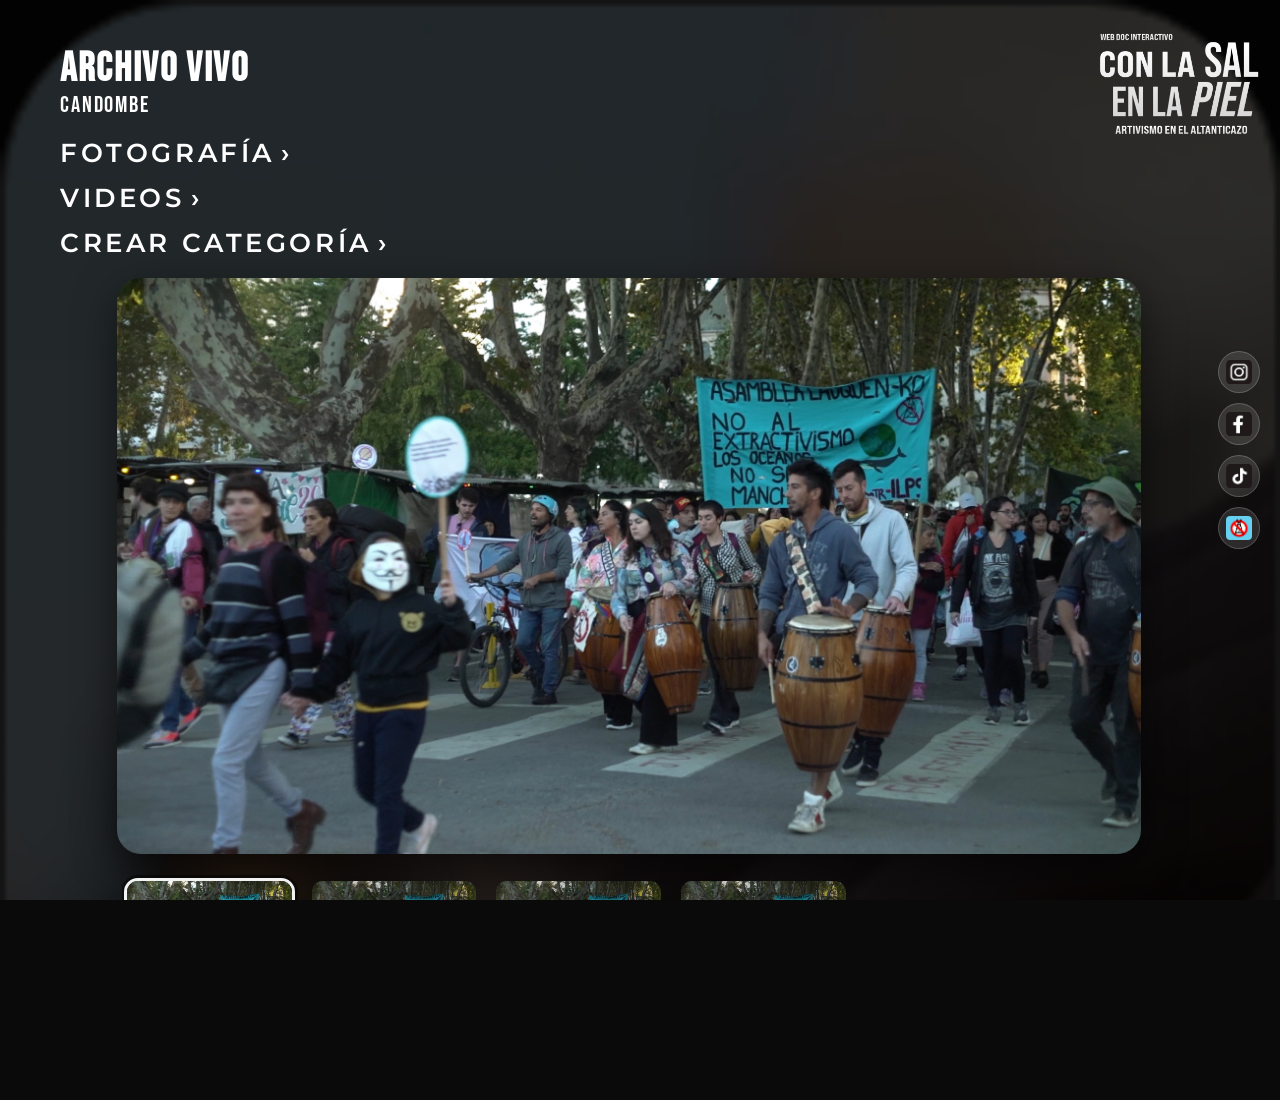
==== commit 78c06003: "archivo vivo detalle arreglado e imagenes cambiadas" ====
--- a/archivo-vivo-candombe.html
+++ b/archivo-vivo-candombe.html
@@ -52,7 +52,7 @@
           <div class="archive-detail__featured">
             <img
               id="featured-img"
-              src="assets/archivo-vivo-candombe/thumb-1.png"
+              src="assets/archivo-vivo-candombe/archivo-vivo-candombe-1.png"
               alt="Candombe — Archivo Vivo"
             />
           </div>
@@ -62,16 +62,16 @@
             <button class="archive-gallery__btn" data-dir="-1" aria-label="Anterior">‹</button>
             <div class="archive-gallery__track">
               <button type="button" class="archive-gallery__thumb is-active" aria-label="Registro 1">
-                <img src="assets/archivo-vivo-candombe/thumb-1.png" alt="" />
+                <img src="assets/archivo-vivo-candombe/archivo-vivo-candombe-1.png" alt="" />
               </button>
               <button type="button" class="archive-gallery__thumb" aria-label="Registro 2">
-                <img src="assets/archivo-vivo-candombe/thumb-2.png" alt="" />
+                <img src="assets/archivo-vivo-candombe/archivo-vivo-candombe-1.png" alt="" />
               </button>
               <button type="button" class="archive-gallery__thumb" aria-label="Registro 3">
-                <img src="assets/archivo-vivo-candombe/thumb-3.png" alt="" />
+                <img src="assets/archivo-vivo-candombe/archivo-vivo-candombe-1.png" alt="" />
               </button>
               <button type="button" class="archive-gallery__thumb" aria-label="Registro 4">
-                <img src="assets/archivo-vivo-candombe/thumb-4.png" alt="" />
+                <img src="assets/archivo-vivo-candombe/archivo-vivo-candombe-1.png" alt="" />
               </button>
             </div>
             <button class="archive-gallery__btn" data-dir="1" aria-label="Siguiente">›</button>
--- a/css/style.css
+++ b/css/style.css
@@ -141,7 +141,9 @@
 .logo-corner {
   position: absolute;
   top: 30px;
-  right: 90px; /* desplazado para no solapar los botones flotantes */
+  /* Alineado al borde derecho — mismo offset que .social-floating.
+     No hay conflicto vertical: el logo vive en top, los flotantes en top:50%. */
+  right: 20px;
   z-index: 10;
   display: block;
   text-decoration: none;
@@ -152,8 +154,21 @@
   opacity: 0.8;
 }
 
+/* En las páginas de episodio el logo va a la IZQUIERDA (misma altura) — esa
+   columna queda más despejada porque la meta+descripción del episodio respira
+   y el player ocupa el costado derecho. El left coincide con el padding-left
+   de .screen__content para alinearlo con el título y el texto descriptivo. */
+.is-episode .logo-corner {
+  right: auto;
+  left: 60px;
+}
+
 .logo-corner img {
-  width: clamp(140px, 14vw, 200px);
+  /* Tamaño responsive: la mín(vw, vh) hace que el logo achique cuando la
+     pantalla es angosta o baja (laptops 1280×600, tablets en landscape, etc.),
+     evitando que se superponga al contenido del layout. El piso bajo (90px)
+     permite achicar lo suficiente cuando la altura es muy escasa. */
+  width: clamp(90px, min(14vw, 18vh), 200px);
   height: auto;
   display: block;
 }
@@ -603,8 +618,8 @@
 
 .episode__description {
   font-family: var(--font-body);
-  font-size: clamp(0.65rem, 1vw, 0.8rem);
-  line-height: 1.7;
+  font-size: clamp(1rem, 1.5vw, 1.35rem);
+  line-height: 1.6;
 }
 
 .episode__player {
@@ -681,20 +696,20 @@
   padding: 10px 0 20px 0;
 }
 
-/* Columna principal (derecha): visualizador grande arriba + carrusel chico abajo
-   Sin `gap`: el margen automático del carrusel reparte el espacio libre
-   en partes iguales arriba y abajo (centrado vertical en el remanente). */
+/* Columna principal (derecha): visualizador grande + carrusel chico debajo,
+   centrados verticalmente como grupo. */
 .archive-detail__main {
   display: flex;
   flex-direction: column;
+  justify-content: center;
+  gap: clamp(14px, 2vh, 28px);
   min-height: 0;
 }
 
 .archive-detail__left {
   display: flex;
   flex-direction: column;
-  align-self: start;
-  padding-top: 8px;
+  justify-content: center;
   gap: 6px;
 }
 
@@ -723,7 +738,7 @@
 
 .archive-detail__nav-link {
   font-family: var(--font-body);
-  font-size: clamp(0.78rem, 1.1vw, 1rem);
+  font-size: clamp(1.1rem, 2.2vw, 1.6rem);
   font-weight: 600;
   letter-spacing: 0.14em;
   text-transform: uppercase;
@@ -735,24 +750,31 @@
 
 .archive-detail__nav-link:hover { opacity: 0.72; }
 
-/* Visualizador: ocupa los DOS TERCIOS SUPERIORES del viewport.
-   Altura fija en vh para que el carrusel + bottom-nav vivan en el tercio inferior. */
+/* Visualizador: TOMA la proporción y el tamaño natural de la imagen.
+   - Si la imagen excede el ancho de la columna o el alto de 64vh, se
+     achica proporcionalmente para entrar en el layout.
+   - Nunca se agranda más allá de su resolución natural.
+   El wrapper sólo centra horizontalmente; el styling visual (border-radius,
+   sombra) va en la imagen para que el frame siga la silueta exacta. */
 .archive-detail__featured {
   flex: 0 0 auto;
-  width: 100%;
-  height: 64vh;          /* ~2/3 de la pantalla menos paddings/gaps del header */
-  min-height: 0;
+  align-self: center;
+  display: flex;
+  justify-content: center;
+  align-items: flex-start;
+  max-width: 100%;
+  max-height: 64vh;
+}
+
+.archive-detail__featured img {
+  display: block;
+  /* Tamaño natural; cap por columna y 64vh, sin upscaling */
+  width: auto;
+  height: auto;
+  max-width: 100%;
+  max-height: 64vh;
   border-radius: 24px;
-  overflow: hidden;
   box-shadow: 0 12px 40px rgba(0, 0, 0, 0.55);
-  background: rgba(0, 0, 0, 0.3);
-}
-
-.archive-detail__featured img {
-  width: 100%;
-  height: 100%;
-  object-fit: cover;
-  display: block;
   transition: opacity 0.3s ease;
 }
 
@@ -770,9 +792,6 @@
      ~33vh disponible − ~100px del bottom-nav = ~ tope de 13vh para la galería.
      Las thumbs heredan este alto y derivan su ancho del aspect-ratio. */
   height: clamp(70px, 13vh, 130px);
-  /* Centrado vertical en el espacio libre debajo del visualizador
-     (los margin auto top/bottom dividen el remanente en partes iguales). */
-  margin: auto 0;
 }
 
 .archive-gallery__btn {
@@ -801,7 +820,12 @@
 
 .archive-gallery__track {
   flex: 1;
-  display: flex;
+  /* Estiramos verticalmente para que los thumbs (height: 100%) tengan
+     un padre con altura definida y no caigan a auto = tamaño natural del img */
+  align-self: stretch;
+  height: 100%;
+  display: flex;
+  align-items: center;
   gap: 14px;
   overflow-x: auto;
   scroll-behavior: smooth;
@@ -872,7 +896,7 @@
 
 .bottom-nav a {
   font-family: var(--font-body);
-  font-size: clamp(0.78rem, 1.1vw, 1rem);
+  font-size: clamp(1.1rem, 2.2vw, 1.6rem);
   font-weight: 600;
   letter-spacing: 0.15em;
   text-transform: uppercase;
@@ -902,6 +926,27 @@
 /* ============================================
    RESPONSIVE
    ============================================ */
+
+/* La página de archivo-vivo-candombe sólo entra cómoda con su layout
+   multi-columna a partir de ~1650px. Por debajo, el sidebar+visualizador+
+   carrusel se solapan, así que stackeamos en una sola columna (mismo
+   layout que mobile). */
+@media (max-width: 1650px) {
+  .archive-detail__inner {
+    grid-template-columns: 1fr;
+    gap: 20px;
+  }
+
+  .archive-detail__cat {
+    text-align: left;
+    margin-bottom: 14px;
+  }
+
+  .archive-gallery {
+    height: clamp(70px, 12vh, 110px);
+  }
+}
+
 @media (max-width: 900px) {
   .screen__content {
     /* en tablet los botones flotantes son más pequeños, 66px alcanza */
@@ -933,7 +978,10 @@
     gap: 20px;
   }
 
-  .about__description {
+  /* Tamaño unificado de descripciones en mobile */
+  .about__description,
+  .section-description,
+  .episode__description {
     font-size: clamp(0.95rem, 4vw, 1.2rem);
   }
 
@@ -941,27 +989,15 @@
     grid-template-columns: 1fr;
   }
 
-  .archive-detail__inner {
-    grid-template-columns: 1fr;
-    gap: 20px;
-  }
-
-  .archive-detail__cat {
-    text-align: left;
-    margin-bottom: 14px;
-  }
-
-  .archive-gallery {
-    height: clamp(70px, 12vh, 110px);
-  }
-
   .logo-corner {
     top: 16px;
-    right: 70px;
+    /* Alineado con .social-floating (right: 20px en tablet) */
+    right: 20px;
   }
 
   .logo-corner img {
-    width: clamp(110px, 22vw, 150px);
+    /* Misma lógica responsive que en desktop pero con techo más bajo */
+    width: clamp(80px, min(22vw, 18vh), 150px);
   }
 
   .bottom-nav {
@@ -1001,6 +1037,19 @@
     gap: 8px;
   }
 
+  .logo-corner {
+    /* Alineado con .social-floating (right: 10px en mobile) */
+    right: 10px;
+  }
+
+  /* En mobile el logo de episodio vuelve a la derecha (alineado con
+     .social-floating a right: 10px) — el espacio izquierdo lo aprovecha
+     el contenido stackeado de la columna única. */
+  .is-episode .logo-corner {
+    left: auto;
+    right: 10px;
+  }
+
   .social-floating a {
     width: 36px;
     height: 36px;
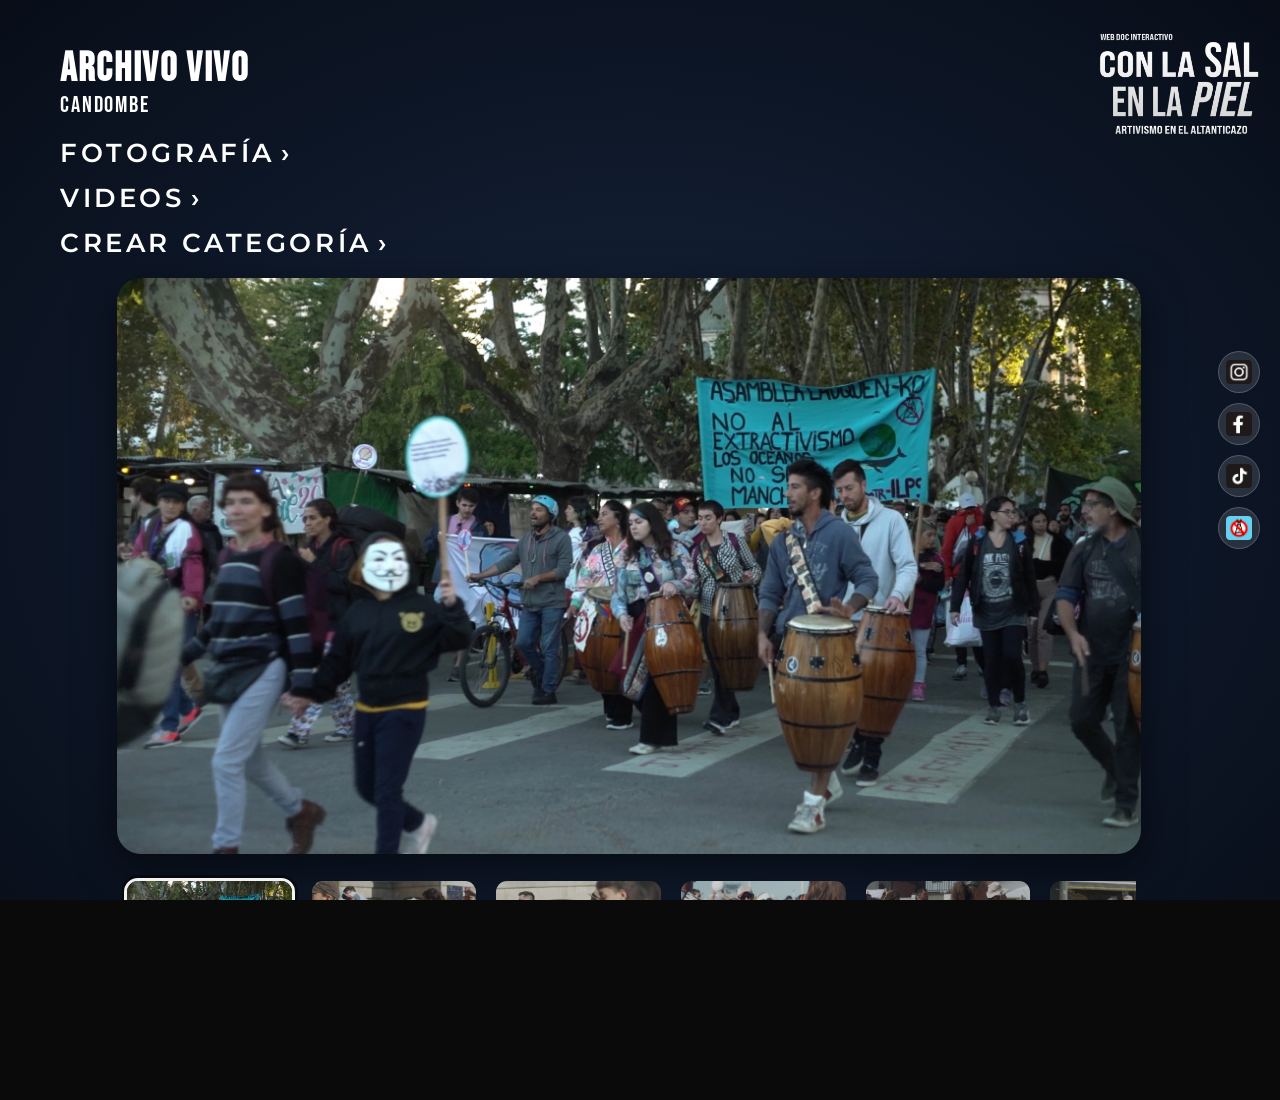
==== commit f68356f9: "archivo-vivo-candombe background cambiado a gradiente de azules y onhover de toda la web a azul clar" ====
--- a/archivo-vivo-candombe.html
+++ b/archivo-vivo-candombe.html
@@ -10,10 +10,10 @@
 
   <main class="screen">
 
-    <!-- Fondo fotográfico -->
+    <!-- Fondo: gradiente "océano oscuro" — claro al centro (cerca de las imágenes), profundo en los bordes -->
     <div
-      class="screen__bg screen__bg--dark"
-      style="background-image: url('assets/backgrounds/archivo-candombe.png'); background-position: center top;"
+      class="screen__bg screen__bg--gradient"
+      style="background: radial-gradient(ellipse 90% 80% at 50% 45%, #16253C 0%, #0D1626 48%, #05080F 100%);"
     ></div>
 
     <!-- Logo esquina superior derecha -->
@@ -65,13 +65,31 @@
                 <img src="assets/archivo-vivo-candombe/archivo-vivo-candombe-1.png" alt="" />
               </button>
               <button type="button" class="archive-gallery__thumb" aria-label="Registro 2">
-                <img src="assets/archivo-vivo-candombe/archivo-vivo-candombe-1.png" alt="" />
+                <img src="assets/archivo-vivo-candombe/archivo-vivo-candombe-2.jpg" alt="" />
               </button>
               <button type="button" class="archive-gallery__thumb" aria-label="Registro 3">
-                <img src="assets/archivo-vivo-candombe/archivo-vivo-candombe-1.png" alt="" />
+                <img src="assets/archivo-vivo-candombe/archivo-vivo-candombe-3.jpg" alt="" />
               </button>
               <button type="button" class="archive-gallery__thumb" aria-label="Registro 4">
-                <img src="assets/archivo-vivo-candombe/archivo-vivo-candombe-1.png" alt="" />
+                <img src="assets/archivo-vivo-candombe/archivo-vivo-candombe-4.jpg" alt="" />
+              </button>
+              <button type="button" class="archive-gallery__thumb" aria-label="Registro 5">
+                <img src="assets/archivo-vivo-candombe/archivo-vivo-candombe-5.png" alt="" />
+              </button>
+              <button type="button" class="archive-gallery__thumb" aria-label="Registro 6">
+                <img src="assets/archivo-vivo-candombe/archivo-vivo-candombe-6.png" alt="" />
+              </button>
+              <button type="button" class="archive-gallery__thumb" aria-label="Registro 7">
+                <img src="assets/archivo-vivo-candombe/archivo-vivo-candombe-7.png" alt="" />
+              </button>
+              <button type="button" class="archive-gallery__thumb" aria-label="Registro 8">
+                <img src="assets/archivo-vivo-candombe/archivo-vivo-candombe-8.jpg" alt="" />
+              </button>
+              <button type="button" class="archive-gallery__thumb" aria-label="Registro 9">
+                <img src="assets/archivo-vivo-candombe/archivo-vivo-candombe-9.jpg" alt="" />
+              </button>
+              <button type="button" class="archive-gallery__thumb" aria-label="Registro 10">
+                <img src="assets/archivo-vivo-candombe/archivo-vivo-candombe-10.png" alt="" />
               </button>
             </div>
             <button class="archive-gallery__btn" data-dir="1" aria-label="Siguiente">›</button>
--- a/css/style.css
+++ b/css/style.css
@@ -32,6 +32,19 @@
 a {
   color: inherit;
   text-decoration: none;
+  transition: color var(--transition);
+}
+
+/* Hover unificado para TODOS los textos clickeables: tono azul "iluminación
+   de océano" en versión más clara para mantener legibilidad sobre fondos
+   oscuros. Familia cromática del gradiente principal. */
+a:hover,
+.home__nav-link:hover,
+.about__nav-link:hover,
+.section-index__sub-link:hover,
+.archive-detail__nav-link:hover,
+.bottom-nav a:hover {
+  color: #3A5F8F;
 }
 
 img {
@@ -69,6 +82,16 @@
 
 .screen__bg--dark::after {
   background: var(--color-overlay-deep);
+}
+
+.screen__bg--home::after {
+  background: rgba(0, 0, 0, 0.65);
+}
+
+/* Cuando el bg ya es un gradiente con oscuridad calibrada, no aplicamos
+   overlay encima — sino se aplastan los tonos elegidos. */
+.screen__bg--gradient::after {
+  background: transparent;
 }
 
 /* Animación de entrada */
@@ -228,8 +251,8 @@
   transition: opacity var(--transition);
 }
 
-.home__nav-link:hover {
-  opacity: 0.75;
+.home__nav-link {
+  transition: color var(--transition);
 }
 
 .home__nav-link .arrow {
@@ -325,8 +348,8 @@
   transition: opacity var(--transition);
 }
 
-.about__nav-link:hover {
-  opacity: 0.75;
+.about__nav-link {
+  transition: color var(--transition);
 }
 
 .about__bottom {
@@ -400,7 +423,7 @@
   opacity: 0.75;
 }
 
-.section-index__sub-link:hover { opacity: 1; }
+.section-index__sub-link { transition: color var(--transition); }
 
 /* Área del carrusel: crece para ocupar todo el espacio disponible */
 .section-index__carousel-area {
@@ -427,11 +450,12 @@
   transition: transform 0.4s cubic-bezier(0.25, 0.46, 0.45, 0.94);
 }
 
-/* Card — mobile-first: ancho clampeado, varias cards visibles
-   En tablet+ se sobreescribe para que entren exactamente 6 (ver min-width:600px) */
+/* Card — mobile-first: ancho clampeado, varias cards visibles.
+   La altura sale del aspect-ratio de las imágenes (244×454) para que el
+   card sea un rectángulo parado, no cuadrado. */
 .carousel-card {
   flex: 0 0 clamp(140px, 28vw, 200px);
-  height: clamp(200px, 38vh, 380px);
+  aspect-ratio: 244 / 454;
   border-radius: 16px;
   overflow: hidden;
   position: relative;
@@ -471,25 +495,35 @@
 
 .carousel-card .card-label {
   position: absolute;
-  bottom: 0;
-  left: 0;
-  right: 0;
-  padding: 14px 12px 10px;
-  background: linear-gradient(transparent, rgba(0,0,0,0.85));
+  bottom: 8px;
+  left: 8px;
+  right: 8px;
+  padding: 18px 30px;              /* simétrico vertical para centrar visualmente */
+  display: flex;
+  flex-direction: column;
+  align-items: center;
+  justify-content: center;
+  background: rgba(255, 255, 255, 0.95);
+  color: var(--color-bg);
+  border-radius: 999px;            /* pill */
   font-family: var(--font-title);
-  font-size: clamp(0.9rem, 1.4vw, 1.2rem);
+  font-size: clamp(1.4rem, 2.2vw, 1.9rem);
   letter-spacing: 0.06em;
   text-align: center;
+  line-height: 1.1;
+  box-shadow: 0 2px 10px rgba(0, 0, 0, 0.35);
 }
 
 .carousel-card .card-sublabel {
   font-family: var(--font-body);
-  font-size: 0.55rem;
-  letter-spacing: 0.1em;
+  font-size: 0.55em;               /* proporcional al label */
+  letter-spacing: 0.12em;
   text-transform: uppercase;
   text-align: center;
   display: block;
-  opacity: 0.8;
+  color: inherit;
+  opacity: 0.7;
+  margin-bottom: 1px;
 }
 
 /* Card deshabilitada — episodios no disponibles */
@@ -704,6 +738,7 @@
   justify-content: center;
   gap: clamp(14px, 2vh, 28px);
   min-height: 0;
+  min-width: 0;
 }
 
 .archive-detail__left {
@@ -748,7 +783,7 @@
   transition: opacity var(--transition);
 }
 
-.archive-detail__nav-link:hover { opacity: 0.72; }
+.archive-detail__nav-link { transition: color var(--transition); }
 
 /* Visualizador: TOMA la proporción y el tamaño natural de la imagen.
    - Si la imagen excede el ancho de la columna o el alto de 64vh, se
@@ -819,7 +854,11 @@
 }
 
 .archive-gallery__track {
-  flex: 1;
+  flex: 1 1 0;
+  /* min-width: 0 es CRÍTICO: sin esto, el flex item no se encoge debajo
+     del ancho de su contenido (10 thumbs) y el overflow-x:auto nunca
+     se activa, tirando la flecha derecha fuera de pantalla. */
+  min-width: 0;
   /* Estiramos verticalmente para que los thumbs (height: 100%) tengan
      un padre con altura definida y no caigan a auto = tamaño natural del img */
   align-self: stretch;
@@ -828,10 +867,14 @@
   align-items: center;
   gap: 14px;
   overflow-x: auto;
+  overscroll-behavior-x: contain;
   scroll-behavior: smooth;
   scrollbar-width: none;
   -ms-overflow-style: none;
   padding: 6px 2px;
+  /* Permitir paneo táctil horizontal sin que el browser robe el gesto */
+  touch-action: pan-x;
+  -webkit-overflow-scrolling: touch;
 }
 
 .archive-gallery__track::-webkit-scrollbar {
@@ -906,7 +949,7 @@
   transition: opacity var(--transition);
 }
 
-.bottom-nav a:hover { opacity: 0.7; }
+.bottom-nav a { transition: color var(--transition); }
 
 .bottom-nav .next-ep {
   font-weight: 700;
